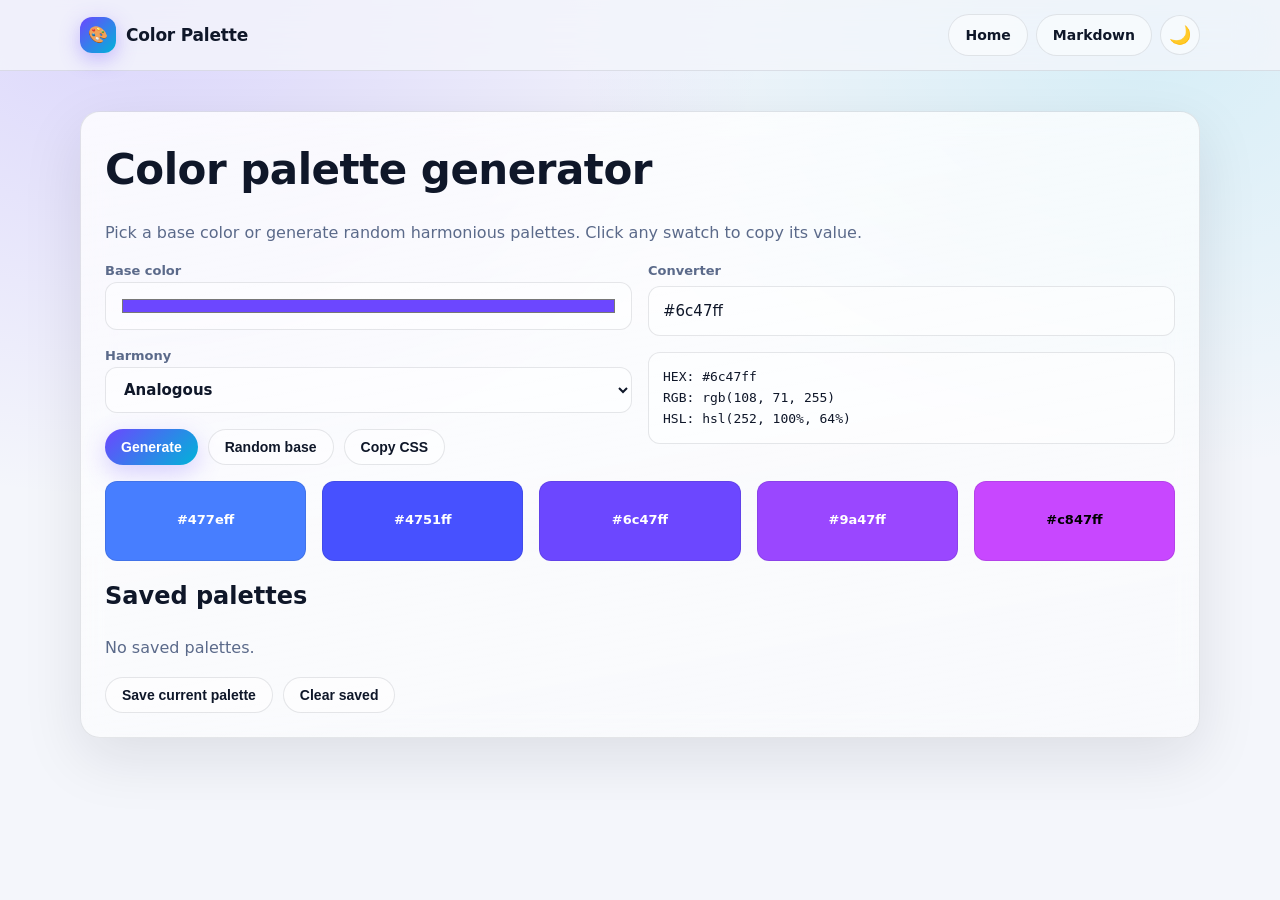
==== ColorPalette/index.html @ cc5d189e "Add files via upload" ====
<!doctype html>
<html lang="en">
<head>
  <meta charset="utf-8">
  <meta name="viewport" content="width=device-width,initial-scale=1">
  <title>Color Palette — WorkSuite</title>
  <link rel="stylesheet" href="../assets/styles.css">
  <script src="../assets/app.js"></script>
</head>
<body>
<nav class="nav"><div class="wrap navin">
  <a class="logo" href="../"><span class="mark">🎨</span><span>Color Palette</span></a>
  <div class="links"><a href="../">Home</a><a href="../MarkdownPad/">Markdown</a>
    <button class="theme-toggle" data-theme-toggle>🌙</button>
  </div>
</div></nav>

<main class="wrap section">
  <section class="panel tool">
    <h1 class="title">Color palette generator</h1>
    <p class="muted mb">Pick a base color or generate random harmonious palettes. Click any swatch to copy its value.</p>

    <div class="two mb">
      <div>
        <label>Base color<input type="color" id="base" value="#6c47ff" style="height:48px"></label>
        <label class="mt">Harmony<select id="harmony">
          <option value="analogous">Analogous</option>
          <option value="complementary">Complementary</option>
          <option value="triadic">Triadic</option>
          <option value="split">Split-complementary</option>
          <option value="tetradic">Tetradic</option>
          <option value="monochromatic">Monochromatic</option>
        </select></label>
        <div class="toolbar mt">
          <button class="btn primary" id="gen">Generate</button>
          <button class="btn" id="random">Random base</button>
          <button class="btn" id="copyCSS">Copy CSS</button>
        </div>
      </div>
      <div>
        <label>Converter</label>
        <input id="hexInput" placeholder="#6c47ff" value="#6c47ff">
        <div class="output-box mt" id="converted" style="font-size:13px"></div>
      </div>
    </div>

    <div class="grid" id="palette" style="grid-template-columns:repeat(5,1fr)"></div>

    <h2 class="mt">Saved palettes</h2>
    <div id="saved"></div>
    <div class="toolbar mt">
      <button class="btn" id="save">Save current palette</button>
      <button class="btn" id="clearSaved">Clear saved</button>
    </div>
  </section>
</main>

<script>
const $=s=>document.querySelector(s);

function hexToHSL(hex){
  let r=parseInt(hex.slice(1,3),16)/255,g=parseInt(hex.slice(3,5),16)/255,b=parseInt(hex.slice(5,7),16)/255;
  let max=Math.max(r,g,b),min=Math.min(r,g,b),h,s,l=(max+min)/2;
  if(max===min){h=s=0}else{
    let d=max-min;s=l>.5?d/(2-max-min):d/(max+min);
    switch(max){case r:h=((g-b)/d+(g<b?6:0))/6;break;case g:h=((b-r)/d+2)/6;break;case b:h=((r-g)/d+4)/6;break}
  }
  return[Math.round(h*360),Math.round(s*100),Math.round(l*100)];
}

function hslToHex(h,s,l){
  h=((h%360)+360)%360;s/=100;l/=100;
  const a=s*Math.min(l,1-l);
  const f=n=>{const k=(n+h/30)%12;const c=l-a*Math.max(Math.min(k-3,9-k,1),-1);return Math.round(255*c).toString(16).padStart(2,'0')};
  return'#'+f(0)+f(8)+f(4);
}

function hexToRGB(hex){return[parseInt(hex.slice(1,3),16),parseInt(hex.slice(3,5),16),parseInt(hex.slice(5,7),16)]}

function generate(){
  const hex=$('#base').value;
  const [h,s,l]=hexToHSL(hex);
  const mode=$('#harmony').value;
  let hues=[];
  switch(mode){
    case'analogous':hues=[h-30,h-15,h,h+15,h+30];break;
    case'complementary':hues=[h,h+30,h+60,h+180,h+210];break;
    case'triadic':hues=[h,h+40,h+120,h+200,h+240];break;
    case'split':hues=[h,h+30,h+150,h+210,h+330];break;
    case'tetradic':hues=[h,h+90,h+180,h+270,h+45];break;
    case'monochromatic':return [hslToHex(h,s,Math.max(10,l-30)),hslToHex(h,s,Math.max(10,l-15)),hex,hslToHex(h,s,Math.min(90,l+15)),hslToHex(h,s,Math.min(90,l+30))];
  }
  return hues.map(hh=>hslToHex(hh,s,l));
}

let currentPalette=[];

function render(){
  currentPalette=generate();
  $('#palette').innerHTML=currentPalette.map((c,i)=>{
    const [r,g,b]=hexToRGB(c);
    const lum=(r*299+g*587+b*114)/1000;
    const fg=lum>128?'#000':'#fff';
    return`<div class="swatch" style="background:${c};color:${fg}" data-hex="${c}">${c}</div>`;
  }).join('');
  document.querySelectorAll('.swatch').forEach(sw=>sw.onclick=()=>WorkSuite.copyText(sw.dataset.hex));
}

function convert(){
  let v=$('#hexInput').value.trim();
  if(!v.startsWith('#'))v='#'+v;
  if(!/^#[0-9a-f]{6}$/i.test(v)){$('#converted').textContent='Enter a valid hex like #6c47ff';return}
  const[h,s,l]=hexToHSL(v);
  const[r,g,b]=hexToRGB(v);
  $('#converted').innerHTML=`HEX: ${v}<br>RGB: rgb(${r}, ${g}, ${b})<br>HSL: hsl(${h}, ${s}%, ${l}%)`;
}

function savedPalettes(){return JSON.parse(localStorage.colorPalettes||'[]')}

function renderSaved(){
  const sp=savedPalettes();
  $('#saved').innerHTML=sp.map((p,i)=>`<div style="display:flex;gap:4px;margin-bottom:8px;cursor:pointer" data-pi="${i}">${p.map(c=>`<div style="width:40px;height:30px;border-radius:6px;background:${c}"></div>`).join('')}</div>`).join('')||'<p class="muted">No saved palettes.</p>';
  document.querySelectorAll('[data-pi]').forEach(el=>el.onclick=()=>{
    const p=sp[+el.dataset.pi];
    const css=p.map((c,i)=>`--color-${i+1}: ${c};`).join('\n  ');
    WorkSuite.copyText(`:root {\n  ${css}\n}`);
  });
}

$('#base').oninput=render;
$('#harmony').onchange=render;
$('#gen').onclick=render;
$('#random').onclick=()=>{const arr=new Uint8Array(3);crypto.getRandomValues(arr);$('#base').value='#'+[...arr].map(n=>n.toString(16).padStart(2,'0')).join('');render()};
$('#hexInput').oninput=convert;
$('#copyCSS').onclick=()=>{
  const css=currentPalette.map((c,i)=>`--color-${i+1}: ${c};`).join('\n  ');
  WorkSuite.copyText(`:root {\n  ${css}\n}`);
};
$('#save').onclick=()=>{const sp=savedPalettes();sp.unshift(currentPalette);localStorage.colorPalettes=JSON.stringify(sp.slice(0,10));renderSaved();WorkSuite.toast('Palette saved')};
$('#clearSaved').onclick=()=>{localStorage.removeItem('colorPalettes');renderSaved();WorkSuite.toast('Cleared')};

render();convert();renderSaved();
</script>
</body>
</html>
---- assets/styles.css ----
/* ═══════════════════════════════════════════
   WorkSuite v2 — Design System
   ═══════════════════════════════════════════ */

/* --- Tokens --- */
:root {
  --bg: #f4f6fb;
  --panel: rgba(255,255,255,.72);
  --soft: rgba(255,255,255,.5);
  --text: #0f1729;
  --muted: #5b6a8a;
  --brand: #6c47ff;
  --brand2: #00b4d8;
  --ok: #10b981;
  --warn: #f59e0b;
  --danger: #ef4444;
  --border: rgba(15,23,41,.1);
  --shadow: 0 20px 60px rgba(15,23,41,.1);
  --glass: linear-gradient(170deg,rgba(255,255,255,.82),rgba(255,255,255,.42));
  --radius: 20px;
  --radius-sm: 12px;
  --radius-xs: 8px;
  --transition: .2s ease;
}

html[data-theme="dark"] {
  --bg: #0a0e1a;
  --panel: rgba(16,20,38,.78);
  --soft: rgba(255,255,255,.06);
  --text: #e8ecf4;
  --muted: #8896b8;
  --border: rgba(255,255,255,.1);
  --shadow: 0 20px 60px rgba(0,0,0,.4);
  --glass: linear-gradient(170deg,rgba(255,255,255,.08),rgba(255,255,255,.03));
}

/* --- Reset --- */
*, *::before, *::after { box-sizing: border-box; }
html { scroll-behavior: smooth; }
body {
  margin: 0;
  font-family: 'Inter', ui-sans-serif, system-ui, -apple-system, 'Segoe UI', Roboto, sans-serif;
  color: var(--text);
  background:
    radial-gradient(ellipse at 10% 0%, rgba(108,71,255,.18), transparent 40rem),
    radial-gradient(ellipse at 90% 5%, rgba(0,180,216,.12), transparent 36rem),
    var(--bg);
  min-height: 100vh;
  line-height: 1.6;
  -webkit-font-smoothing: antialiased;
}
a { color: inherit; text-decoration: none; }
img { max-width: 100%; display: block; }

/* --- Layout --- */
.wrap { width: min(1120px, 90vw); margin: auto; }

/* --- Nav --- */
.nav {
  position: sticky; top: 0; z-index: 50;
  backdrop-filter: blur(20px) saturate(1.4);
  -webkit-backdrop-filter: blur(20px) saturate(1.4);
  background: color-mix(in srgb, var(--bg) 80%, transparent);
  border-bottom: 1px solid var(--border);
}
.navin {
  display: flex; align-items: center; justify-content: space-between;
  padding: 14px 0; gap: 16px;
}
.logo {
  display: flex; gap: 10px; align-items: center;
  font-weight: 800; font-size: 17px; letter-spacing: -.2px;
}
.mark {
  width: 36px; height: 36px; border-radius: var(--radius-sm);
  background: linear-gradient(135deg, var(--brand), var(--brand2));
  display: grid; place-items: center;
  color: #fff; font-size: 16px;
  box-shadow: 0 6px 20px rgba(108,71,255,.35);
}
.links { display: flex; gap: 8px; align-items: center; flex-wrap: wrap; }
.links a, .btn, .tab {
  border: 1px solid var(--border);
  background: var(--soft);
  padding: 9px 16px; border-radius: 999px;
  color: var(--text); font-weight: 700; font-size: 14px;
  cursor: pointer; transition: var(--transition);
  white-space: nowrap;
}
.links a:hover, .btn:hover, .tab:hover {
  border-color: var(--brand);
  background: rgba(108,71,255,.08);
}
.btn.primary, .tab.active {
  background: linear-gradient(135deg, var(--brand), var(--brand2));
  border: none; color: #fff;
  box-shadow: 0 8px 24px rgba(108,71,255,.25);
}
.btn.primary:hover { box-shadow: 0 12px 32px rgba(108,71,255,.35); transform: translateY(-1px); }
.btn.danger { background: var(--danger); border: none; color: #fff; }
.theme-toggle {
  width: 40px; height: 40px; border-radius: 999px;
  border: 1px solid var(--border); background: var(--soft);
  color: var(--text); cursor: pointer; font-size: 18px;
  display: grid; place-items: center; transition: var(--transition);
}
.theme-toggle:hover { border-color: var(--brand); }

/* --- Hero --- */
.hero {
  padding: 64px 0 36px;
  display: grid; grid-template-columns: 1.15fr .85fr;
  gap: 32px; align-items: center;
}
.eyebrow {
  display: inline-flex; gap: 6px; align-items: center;
  color: var(--brand);
  background: rgba(108,71,255,.1);
  border: 1px solid rgba(108,71,255,.2);
  border-radius: 999px; padding: 7px 14px;
  font-weight: 700; font-size: 13px;
}
.hero h1 {
  font-size: clamp(36px, 6vw, 72px);
  line-height: .96; margin: 20px 0 16px;
  letter-spacing: -1.5px; font-weight: 900;
}
.grad {
  background: linear-gradient(135deg, var(--text) 10%, #7c8fff 50%, var(--brand2));
  -webkit-background-clip: text; background-clip: text;
  color: transparent;
}
.lead {
  font-size: 17px; color: var(--muted); line-height: 1.7;
  max-width: 560px;
}
.actions, .toolbar { display: flex; gap: 10px; flex-wrap: wrap; margin-top: 16px; }

/* --- Panel / Glass --- */
.panel {
  background: var(--glass);
  border: 1px solid var(--border);
  border-radius: var(--radius);
  box-shadow: var(--shadow);
  backdrop-filter: blur(14px);
  -webkit-backdrop-filter: blur(14px);
}
.heroCard, .tool { padding: 24px; }

/* --- Stat Grid --- */
.statgrid { display: grid; grid-template-columns: repeat(2, 1fr); gap: 10px; margin-top: 16px; }
.stat {
  padding: 16px; border-radius: var(--radius-sm);
  background: var(--soft); border: 1px solid var(--border);
}
.stat b { font-size: 26px; display: block; }
.stat span { display: block; color: var(--muted); margin-top: 4px; font-size: 13px; }

/* --- Section --- */
.section { padding: 40px 0; }
.title {
  font-size: clamp(24px, 3.5vw, 42px);
  margin: 0 0 10px; font-weight: 800; letter-spacing: -.5px;
}
.muted { color: var(--muted); line-height: 1.6; }

/* --- Grid --- */
.grid { display: grid; grid-template-columns: repeat(3, 1fr); gap: 16px; }
.grid-4 { grid-template-columns: repeat(4, 1fr); }

/* --- Card --- */
.card {
  padding: 20px; border-radius: var(--radius);
  background: var(--soft); border: 1px solid var(--border);
  transition: transform var(--transition), border-color var(--transition), box-shadow var(--transition);
}
.card:hover {
  transform: translateY(-3px);
  border-color: rgba(108,71,255,.3);
  box-shadow: 0 14px 40px rgba(108,71,255,.1);
}
.card .icon { font-size: 28px; margin-bottom: 8px; }
.card h3 { font-size: 18px; margin: 6px 0 6px; font-weight: 800; }
.tag, .badge {
  display: inline-block; margin: 4px 4px 0 0;
  color: var(--brand);
  background: rgba(108,71,255,.08);
  border: 1px solid rgba(108,71,255,.15);
  border-radius: 999px; padding: 5px 10px;
  font-size: 12px; font-weight: 700;
}
.badge { color: var(--brand2); background: rgba(0,180,216,.08); border-color: rgba(0,180,216,.15); }

/* --- Footer --- */
.footer {
  padding: 28px 0 50px; color: var(--muted);
  border-top: 1px solid var(--border); font-size: 14px;
}

/* --- Forms --- */
input, select, textarea {
  width: 100%; border: 1px solid var(--border);
  background: var(--soft); color: var(--text);
  border-radius: var(--radius-sm); padding: 12px 14px;
  font: inherit; font-size: 15px;
  transition: border-color var(--transition);
}
input:focus, select:focus, textarea:focus {
  outline: none; border-color: var(--brand);
  box-shadow: 0 0 0 3px rgba(108,71,255,.12);
}
label { font-weight: 700; font-size: 13px; color: var(--muted); display: block; margin-bottom: 4px; }
.formgrid { display: grid; grid-template-columns: repeat(2, 1fr); gap: 12px; }

/* --- Canvas / Preview --- */
.canvas, .preview {
  width: 100%; min-height: 200px; border-radius: var(--radius);
  background: #fff; color: #0f1729; padding: 20px; overflow: auto;
}
.preview.dark { background: #111827; color: #f3f4f6; }

/* --- Typing --- */
.passage { font-size: 20px; line-height: 1.85; color: var(--text); }
.passage span.current { text-decoration: underline; text-decoration-thickness: 2px; text-underline-offset: 6px; }
.passage .ok { color: var(--ok); }
.passage .bad { color: var(--danger); background: rgba(239,68,68,.1); border-radius: 3px; }
.timer { font-size: 40px; font-weight: 900; }

/* --- Table --- */
.table { width: 100%; border-collapse: collapse; }
.table th, .table td { padding: 10px 12px; border-bottom: 1px solid var(--border); text-align: left; font-size: 14px; }
.table th { font-weight: 700; color: var(--muted); font-size: 13px; text-transform: uppercase; letter-spacing: .5px; }

/* --- Utilities --- */
.hide { display: none !important; }
.two { display: grid; grid-template-columns: 1fr 1fr; gap: 16px; }
.three { display: grid; grid-template-columns: 1fr 1fr 1fr; gap: 16px; }
.gap-sm { gap: 8px; }
.mt { margin-top: 16px; }
.mb { margin-bottom: 16px; }
.text-center { text-align: center; }

/* --- Focus Ring / Pomodoro --- */
.ring {
  width: 240px; height: 240px; border-radius: 50%;
  display: grid; place-items: center; margin: 16px auto;
  background: conic-gradient(var(--brand) var(--p, 0%), rgba(255,255,255,.1) 0);
  position: relative;
}
.ring::after {
  content: ''; position: absolute; inset: 14px;
  border-radius: 50%; background: var(--bg);
}
.ring > div { z-index: 1; text-align: center; }
.ring .big { font-size: 42px; font-weight: 950; }

/* --- QR --- */
.qrbox {
  display: grid; place-items: center;
  background: #fff; border-radius: var(--radius); padding: 20px; min-height: 280px;
}

/* --- Mini Text --- */
.mini { font-size: 12px; color: var(--muted); }

/* --- Heatmap --- */
.heatkey { fill: rgba(108,71,255,.08); stroke: currentColor; stroke-opacity: .2; }
.heatkey.hot { fill: rgba(239,68,68,.45); }

/* --- Compare table --- */
.compare { overflow: auto; }

/* --- Color Swatch --- */
.swatch {
  width: 100%; height: 80px; border-radius: var(--radius-sm);
  display: grid; place-items: center; cursor: pointer;
  font-weight: 700; font-size: 13px; transition: var(--transition);
  border: 1px solid var(--border);
}
.swatch:hover { transform: scale(1.03); }

/* --- Password Strength Bar --- */
.strength-bar {
  height: 6px; border-radius: 3px; background: var(--border);
  overflow: hidden; margin-top: 8px;
}
.strength-bar-fill {
  height: 100%; border-radius: 3px; transition: width .4s ease, background .4s ease;
}

/* --- Output box --- */
.output-box {
  background: var(--soft); border: 1px solid var(--border);
  border-radius: var(--radius-sm); padding: 14px;
  font-family: 'SF Mono', ui-monospace, 'Cascadia Code', monospace;
  font-size: 14px; word-break: break-all; min-height: 48px;
}

/* --- Markdown --- */
.md-preview {
  background: var(--soft); border: 1px solid var(--border);
  border-radius: var(--radius); padding: 20px;
  min-height: 300px; overflow: auto; line-height: 1.8;
}
.md-preview h1, .md-preview h2, .md-preview h3 { margin: 16px 0 8px; }
.md-preview code {
  background: rgba(108,71,255,.08); padding: 2px 6px; border-radius: 4px;
  font-family: 'SF Mono', ui-monospace, monospace; font-size: 14px;
}
.md-preview pre {
  background: rgba(0,0,0,.06); padding: 16px; border-radius: var(--radius-xs);
  overflow-x: auto;
}
.md-preview blockquote {
  border-left: 3px solid var(--brand); padding-left: 16px;
  margin: 12px 0; color: var(--muted); font-style: italic;
}
.md-preview ul, .md-preview ol { padding-left: 24px; }

/* --- Note list --- */
.note-item {
  padding: 14px; border-radius: var(--radius-sm);
  background: var(--soft); border: 1px solid var(--border);
  cursor: pointer; transition: var(--transition);
}
.note-item:hover { border-color: var(--brand); }
.note-item.active { border-color: var(--brand); background: rgba(108,71,255,.06); }
.note-item h4 { margin: 0 0 4px; font-size: 15px; }
.note-item p { margin: 0; font-size: 13px; color: var(--muted); }

/* --- Toast --- */
.toast {
  position: fixed; bottom: 24px; right: 24px;
  background: var(--text); color: var(--bg);
  padding: 12px 20px; border-radius: var(--radius-sm);
  font-weight: 700; font-size: 14px; z-index: 999;
  transform: translateY(120%); opacity: 0;
  transition: transform .3s ease, opacity .3s ease;
}
.toast.show { transform: translateY(0); opacity: 1; }

/* --- Responsive --- */
@media (max-width: 900px) {
  .hero { grid-template-columns: 1fr; padding-top: 36px; }
  .grid, .formgrid, .two, .three, .grid-4 { grid-template-columns: 1fr; }
  .links a { display: none; }
  .hero h1 { font-size: 38px; }
  .statgrid { grid-template-columns: 1fr 1fr; }
}
@media (max-width: 480px) {
  .statgrid { grid-template-columns: 1fr; }
  .wrap { width: 94vw; }
}
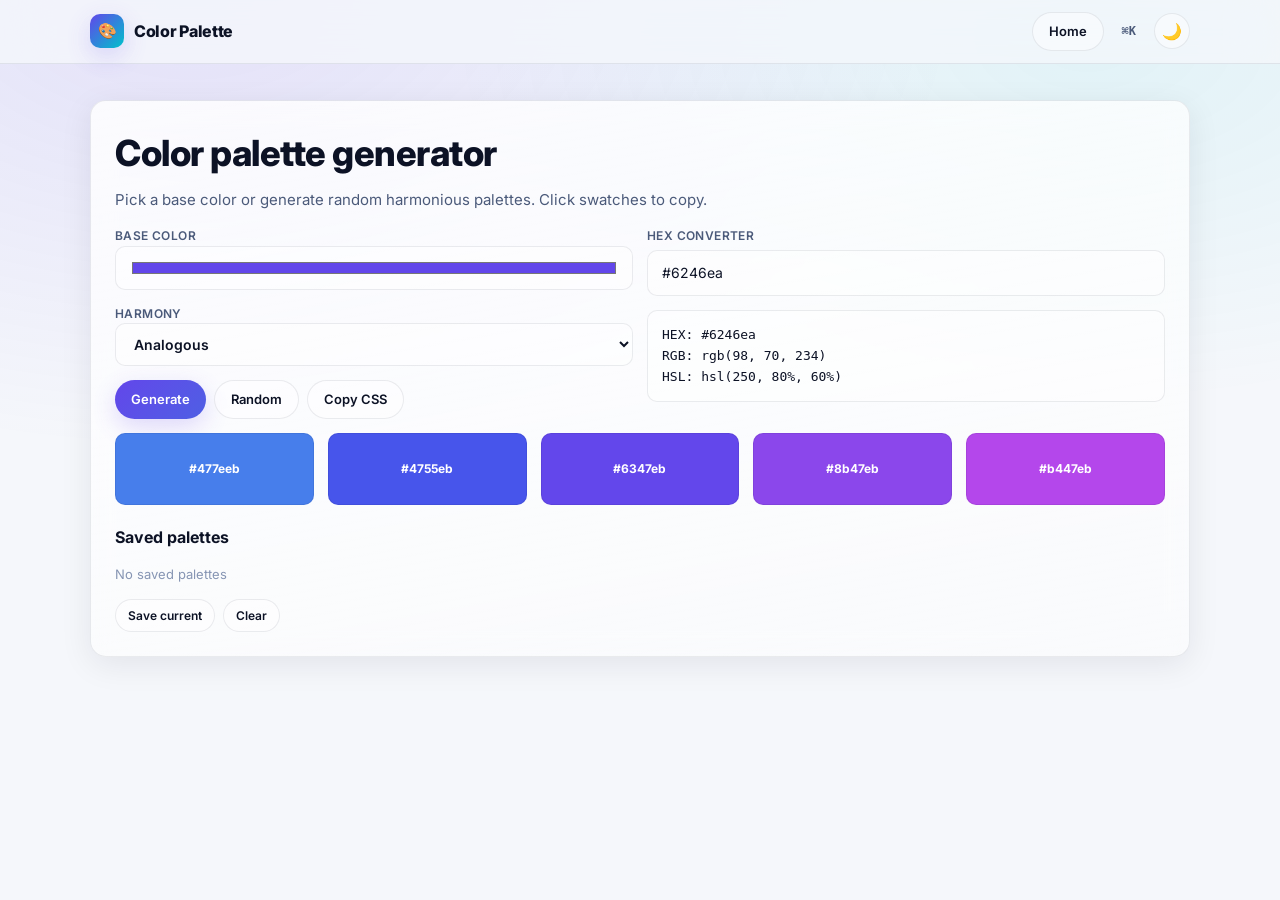
==== commit 9fa52cd9: "Add files via upload" ====
--- a/ColorPalette/index.html
+++ b/ColorPalette/index.html
@@ -1,145 +1,44 @@
 <!doctype html>
 <html lang="en">
 <head>
-  <meta charset="utf-8">
-  <meta name="viewport" content="width=device-width,initial-scale=1">
+  <meta charset="utf-8"><meta name="viewport" content="width=device-width,initial-scale=1">
   <title>Color Palette — WorkSuite</title>
-  <link rel="stylesheet" href="../assets/styles.css">
-  <script src="../assets/app.js"></script>
+  <link rel="stylesheet" href="../assets/styles.css"><script src="../assets/app.js"></script>
 </head>
 <body>
-<nav class="nav"><div class="wrap navin">
-  <a class="logo" href="../"><span class="mark">🎨</span><span>Color Palette</span></a>
-  <div class="links"><a href="../">Home</a><a href="../MarkdownPad/">Markdown</a>
-    <button class="theme-toggle" data-theme-toggle>🌙</button>
+<nav class="nav"><div class="wrap navin"><a class="logo" href="../"><span class="mark">🎨</span><span>Color Palette</span></a><div class="links"><a href="../">Home</a><button class="btn sm ghost" onclick="_openCmd()" style="font-family:var(--mono)">⌘K</button><button class="theme-toggle" data-theme-toggle>🌙</button></div></div></nav>
+<main class="wrap section"><section class="panel tool-page">
+  <h1 class="section-title">Color palette generator</h1>
+  <p class="section-sub mb">Pick a base color or generate random harmonious palettes. Click swatches to copy.</p>
+  <div class="two mb">
+    <div>
+      <label>Base color<input type="color" id="base" value="#6246ea" style="height:44px"></label>
+      <label class="mt">Harmony<select id="harmony"><option value="analogous">Analogous</option><option value="complementary">Complementary</option><option value="triadic">Triadic</option><option value="split">Split-complementary</option><option value="monochromatic">Monochromatic</option></select></label>
+      <div class="toolbar mt"><button class="btn primary" id="gen">Generate</button><button class="btn" id="random">Random</button><button class="btn" id="copyCSS">Copy CSS</button></div>
+    </div>
+    <div>
+      <label>HEX Converter</label>
+      <input id="hexInput" placeholder="#6246ea" value="#6246ea">
+      <div class="output-box mt" id="converted" style="font-size:13px"></div>
+    </div>
   </div>
-</div></nav>
-
-<main class="wrap section">
-  <section class="panel tool">
-    <h1 class="title">Color palette generator</h1>
-    <p class="muted mb">Pick a base color or generate random harmonious palettes. Click any swatch to copy its value.</p>
-
-    <div class="two mb">
-      <div>
-        <label>Base color<input type="color" id="base" value="#6c47ff" style="height:48px"></label>
-        <label class="mt">Harmony<select id="harmony">
-          <option value="analogous">Analogous</option>
-          <option value="complementary">Complementary</option>
-          <option value="triadic">Triadic</option>
-          <option value="split">Split-complementary</option>
-          <option value="tetradic">Tetradic</option>
-          <option value="monochromatic">Monochromatic</option>
-        </select></label>
-        <div class="toolbar mt">
-          <button class="btn primary" id="gen">Generate</button>
-          <button class="btn" id="random">Random base</button>
-          <button class="btn" id="copyCSS">Copy CSS</button>
-        </div>
-      </div>
-      <div>
-        <label>Converter</label>
-        <input id="hexInput" placeholder="#6c47ff" value="#6c47ff">
-        <div class="output-box mt" id="converted" style="font-size:13px"></div>
-      </div>
-    </div>
-
-    <div class="grid" id="palette" style="grid-template-columns:repeat(5,1fr)"></div>
-
-    <h2 class="mt">Saved palettes</h2>
-    <div id="saved"></div>
-    <div class="toolbar mt">
-      <button class="btn" id="save">Save current palette</button>
-      <button class="btn" id="clearSaved">Clear saved</button>
-    </div>
-  </section>
-</main>
-
+  <div class="grid" id="palette" style="grid-template-columns:repeat(5,1fr)"></div>
+  <h2 style="font-size:16px;margin-top:20px">Saved palettes</h2>
+  <div id="saved" class="mt"></div>
+  <div class="toolbar mt"><button class="btn sm" id="save">Save current</button><button class="btn sm" id="clearSaved">Clear</button></div>
+</section></main>
 <script>
 const $=s=>document.querySelector(s);
-
-function hexToHSL(hex){
-  let r=parseInt(hex.slice(1,3),16)/255,g=parseInt(hex.slice(3,5),16)/255,b=parseInt(hex.slice(5,7),16)/255;
-  let max=Math.max(r,g,b),min=Math.min(r,g,b),h,s,l=(max+min)/2;
-  if(max===min){h=s=0}else{
-    let d=max-min;s=l>.5?d/(2-max-min):d/(max+min);
-    switch(max){case r:h=((g-b)/d+(g<b?6:0))/6;break;case g:h=((b-r)/d+2)/6;break;case b:h=((r-g)/d+4)/6;break}
-  }
-  return[Math.round(h*360),Math.round(s*100),Math.round(l*100)];
-}
-
-function hslToHex(h,s,l){
-  h=((h%360)+360)%360;s/=100;l/=100;
-  const a=s*Math.min(l,1-l);
-  const f=n=>{const k=(n+h/30)%12;const c=l-a*Math.max(Math.min(k-3,9-k,1),-1);return Math.round(255*c).toString(16).padStart(2,'0')};
-  return'#'+f(0)+f(8)+f(4);
-}
-
-function hexToRGB(hex){return[parseInt(hex.slice(1,3),16),parseInt(hex.slice(3,5),16),parseInt(hex.slice(5,7),16)]}
-
-function generate(){
-  const hex=$('#base').value;
-  const [h,s,l]=hexToHSL(hex);
-  const mode=$('#harmony').value;
-  let hues=[];
-  switch(mode){
-    case'analogous':hues=[h-30,h-15,h,h+15,h+30];break;
-    case'complementary':hues=[h,h+30,h+60,h+180,h+210];break;
-    case'triadic':hues=[h,h+40,h+120,h+200,h+240];break;
-    case'split':hues=[h,h+30,h+150,h+210,h+330];break;
-    case'tetradic':hues=[h,h+90,h+180,h+270,h+45];break;
-    case'monochromatic':return [hslToHex(h,s,Math.max(10,l-30)),hslToHex(h,s,Math.max(10,l-15)),hex,hslToHex(h,s,Math.min(90,l+15)),hslToHex(h,s,Math.min(90,l+30))];
-  }
-  return hues.map(hh=>hslToHex(hh,s,l));
-}
-
-let currentPalette=[];
-
-function render(){
-  currentPalette=generate();
-  $('#palette').innerHTML=currentPalette.map((c,i)=>{
-    const [r,g,b]=hexToRGB(c);
-    const lum=(r*299+g*587+b*114)/1000;
-    const fg=lum>128?'#000':'#fff';
-    return`<div class="swatch" style="background:${c};color:${fg}" data-hex="${c}">${c}</div>`;
-  }).join('');
-  document.querySelectorAll('.swatch').forEach(sw=>sw.onclick=()=>WorkSuite.copyText(sw.dataset.hex));
-}
-
-function convert(){
-  let v=$('#hexInput').value.trim();
-  if(!v.startsWith('#'))v='#'+v;
-  if(!/^#[0-9a-f]{6}$/i.test(v)){$('#converted').textContent='Enter a valid hex like #6c47ff';return}
-  const[h,s,l]=hexToHSL(v);
-  const[r,g,b]=hexToRGB(v);
-  $('#converted').innerHTML=`HEX: ${v}<br>RGB: rgb(${r}, ${g}, ${b})<br>HSL: hsl(${h}, ${s}%, ${l}%)`;
-}
-
-function savedPalettes(){return JSON.parse(localStorage.colorPalettes||'[]')}
-
-function renderSaved(){
-  const sp=savedPalettes();
-  $('#saved').innerHTML=sp.map((p,i)=>`<div style="display:flex;gap:4px;margin-bottom:8px;cursor:pointer" data-pi="${i}">${p.map(c=>`<div style="width:40px;height:30px;border-radius:6px;background:${c}"></div>`).join('')}</div>`).join('')||'<p class="muted">No saved palettes.</p>';
-  document.querySelectorAll('[data-pi]').forEach(el=>el.onclick=()=>{
-    const p=sp[+el.dataset.pi];
-    const css=p.map((c,i)=>`--color-${i+1}: ${c};`).join('\n  ');
-    WorkSuite.copyText(`:root {\n  ${css}\n}`);
-  });
-}
-
-$('#base').oninput=render;
-$('#harmony').onchange=render;
-$('#gen').onclick=render;
-$('#random').onclick=()=>{const arr=new Uint8Array(3);crypto.getRandomValues(arr);$('#base').value='#'+[...arr].map(n=>n.toString(16).padStart(2,'0')).join('');render()};
-$('#hexInput').oninput=convert;
-$('#copyCSS').onclick=()=>{
-  const css=currentPalette.map((c,i)=>`--color-${i+1}: ${c};`).join('\n  ');
-  WorkSuite.copyText(`:root {\n  ${css}\n}`);
-};
-$('#save').onclick=()=>{const sp=savedPalettes();sp.unshift(currentPalette);localStorage.colorPalettes=JSON.stringify(sp.slice(0,10));renderSaved();WorkSuite.toast('Palette saved')};
-$('#clearSaved').onclick=()=>{localStorage.removeItem('colorPalettes');renderSaved();WorkSuite.toast('Cleared')};
-
+function hexToHSL(h){let r=parseInt(h.slice(1,3),16)/255,g=parseInt(h.slice(3,5),16)/255,b=parseInt(h.slice(5,7),16)/255,mx=Math.max(r,g,b),mn=Math.min(r,g,b),hue,s,l=(mx+mn)/2;if(mx===mn){hue=s=0}else{let d=mx-mn;s=l>.5?d/(2-mx-mn):d/(mx+mn);switch(mx){case r:hue=((g-b)/d+(g<b?6:0))/6;break;case g:hue=((b-r)/d+2)/6;break;case b:hue=((r-g)/d+4)/6;break}}return[Math.round(hue*360),Math.round(s*100),Math.round(l*100)]}
+function hslToHex(h,s,l){h=((h%360)+360)%360;s/=100;l/=100;const a=s*Math.min(l,1-l),f=n=>{const k=(n+h/30)%12,c=l-a*Math.max(Math.min(k-3,9-k,1),-1);return Math.round(255*c).toString(16).padStart(2,'0')};return'#'+f(0)+f(8)+f(4)}
+function hexToRGB(h){return[parseInt(h.slice(1,3),16),parseInt(h.slice(3,5),16),parseInt(h.slice(5,7),16)]}
+function generate(){const hex=$('#base').value,[h,s,l]=hexToHSL(hex),mode=$('#harmony').value;let hues;switch(mode){case'analogous':hues=[h-30,h-15,h,h+15,h+30];break;case'complementary':hues=[h,h+30,h+60,h+180,h+210];break;case'triadic':hues=[h,h+40,h+120,h+200,h+240];break;case'split':hues=[h,h+30,h+150,h+210,h+330];break;case'monochromatic':return[hslToHex(h,s,Math.max(10,l-30)),hslToHex(h,s,Math.max(10,l-15)),hex,hslToHex(h,s,Math.min(90,l+15)),hslToHex(h,s,Math.min(90,l+30))]}return hues.map(hh=>hslToHex(hh,s,l))}
+let pal=[];
+function render(){pal=generate();$('#palette').innerHTML=pal.map(c=>{const[r,g,b]=hexToRGB(c),lum=(r*299+g*587+b*114)/1000;return`<div class="swatch" style="background:${c};color:${lum>128?'#000':'#fff'}" data-hex="${c}">${c}</div>`}).join('');document.querySelectorAll('.swatch').forEach(s=>s.onclick=()=>WorkSuite.copyText(s.dataset.hex))}
+function convert(){let v=$('#hexInput').value.trim();if(!v.startsWith('#'))v='#'+v;if(!/^#[0-9a-f]{6}$/i.test(v)){$('#converted').textContent='Enter valid hex like #6246ea';return}const[h,s,l]=hexToHSL(v),[r,g,b]=hexToRGB(v);$('#converted').innerHTML=`HEX: ${v}<br>RGB: rgb(${r}, ${g}, ${b})<br>HSL: hsl(${h}, ${s}%, ${l}%)`}
+function savedP(){return JSON.parse(localStorage.colorPalettes||'[]')}
+function renderSaved(){const sp=savedP();$('#saved').innerHTML=sp.map((p,i)=>`<div style="display:flex;gap:3px;margin-bottom:6px;cursor:pointer" data-pi="${i}">${p.map(c=>`<div style="width:36px;height:24px;border-radius:5px;background:${c}"></div>`).join('')}</div>`).join('')||'<p style="color:var(--text-tertiary);font-size:13px">No saved palettes</p>';document.querySelectorAll('[data-pi]').forEach(el=>el.onclick=()=>{const css=sp[+el.dataset.pi].map((c,i)=>`--color-${i+1}: ${c};`).join('\n  ');WorkSuite.copyText(`:root {\n  ${css}\n}`)})}
+$('#base').oninput=render;$('#harmony').onchange=render;$('#gen').onclick=render;$('#random').onclick=()=>{const a=new Uint8Array(3);crypto.getRandomValues(a);$('#base').value='#'+[...a].map(n=>n.toString(16).padStart(2,'0')).join('');render()};$('#hexInput').oninput=convert;$('#copyCSS').onclick=()=>{const css=pal.map((c,i)=>`--color-${i+1}: ${c};`).join('\n  ');WorkSuite.copyText(`:root {\n  ${css}\n}`)};$('#save').onclick=()=>{const sp=savedP();sp.unshift(pal);localStorage.colorPalettes=JSON.stringify(sp.slice(0,10));renderSaved();WorkSuite.toast('Saved')};$('#clearSaved').onclick=()=>{localStorage.removeItem('colorPalettes');renderSaved();WorkSuite.toast('Cleared')};
 render();convert();renderSaved();
 </script>
-</body>
-</html>
+</body></html>
--- a/assets/styles.css
+++ b/assets/styles.css
@@ -1,353 +1,531 @@
-/* ═══════════════════════════════════════════
-   WorkSuite v2 — Design System
-   ═══════════════════════════════════════════ */
-
-/* --- Tokens --- */
+/* ══════════════════════════════════════════════════
+   WorkSuite v3 — Premium Design System
+   ══════════════════════════════════════════════════ */
+
+@import url('https://fonts.googleapis.com/css2?family=Inter:wght@400;500;600;700;800;900&display=swap');
+
+/* ── Tokens ── */
 :root {
-  --bg: #f4f6fb;
-  --panel: rgba(255,255,255,.72);
-  --soft: rgba(255,255,255,.5);
-  --text: #0f1729;
-  --muted: #5b6a8a;
-  --brand: #6c47ff;
-  --brand2: #00b4d8;
+  --bg: #f5f7fb;
+  --bg-alt: #eef1f8;
+  --surface: rgba(255,255,255,.76);
+  --surface-hover: rgba(255,255,255,.92);
+  --surface-dim: rgba(255,255,255,.42);
+  --text: #0c1225;
+  --text-secondary: #4b5a7a;
+  --text-tertiary: #8695b3;
+  --brand: #6246ea;
+  --brand-light: rgba(98,70,234,.1);
+  --brand-glow: rgba(98,70,234,.25);
+  --accent: #00c2cb;
+  --accent-light: rgba(0,194,203,.1);
   --ok: #10b981;
+  --ok-light: rgba(16,185,129,.1);
   --warn: #f59e0b;
+  --warn-light: rgba(245,158,11,.1);
   --danger: #ef4444;
-  --border: rgba(15,23,41,.1);
-  --shadow: 0 20px 60px rgba(15,23,41,.1);
-  --glass: linear-gradient(170deg,rgba(255,255,255,.82),rgba(255,255,255,.42));
-  --radius: 20px;
-  --radius-sm: 12px;
-  --radius-xs: 8px;
-  --transition: .2s ease;
+  --danger-light: rgba(239,68,68,.1);
+  --border: rgba(12,18,37,.08);
+  --border-strong: rgba(12,18,37,.14);
+  --shadow-sm: 0 1px 3px rgba(12,18,37,.06);
+  --shadow: 0 8px 32px rgba(12,18,37,.08);
+  --shadow-lg: 0 20px 60px rgba(12,18,37,.12);
+  --shadow-brand: 0 8px 24px rgba(98,70,234,.2);
+  --glass: linear-gradient(170deg,rgba(255,255,255,.82),rgba(255,255,255,.48));
+  --radius: 16px;
+  --radius-sm: 10px;
+  --radius-xs: 6px;
+  --radius-full: 999px;
+  --ease: cubic-bezier(.4,0,.2,1);
+  --duration: .2s;
+  --font: 'Inter',ui-sans-serif,system-ui,-apple-system,'Segoe UI',Roboto,sans-serif;
+  --mono: 'SF Mono','Cascadia Code','JetBrains Mono',ui-monospace,monospace;
 }
 
 html[data-theme="dark"] {
-  --bg: #0a0e1a;
-  --panel: rgba(16,20,38,.78);
-  --soft: rgba(255,255,255,.06);
-  --text: #e8ecf4;
-  --muted: #8896b8;
-  --border: rgba(255,255,255,.1);
-  --shadow: 0 20px 60px rgba(0,0,0,.4);
-  --glass: linear-gradient(170deg,rgba(255,255,255,.08),rgba(255,255,255,.03));
-}
-
-/* --- Reset --- */
-*, *::before, *::after { box-sizing: border-box; }
-html { scroll-behavior: smooth; }
-body {
-  margin: 0;
-  font-family: 'Inter', ui-sans-serif, system-ui, -apple-system, 'Segoe UI', Roboto, sans-serif;
-  color: var(--text);
+  --bg: #080c18;
+  --bg-alt: #0d1225;
+  --surface: rgba(16,22,42,.8);
+  --surface-hover: rgba(22,30,56,.9);
+  --surface-dim: rgba(255,255,255,.04);
+  --text: #e6ecf8;
+  --text-secondary: #8a9bc0;
+  --text-tertiary: #5a6a8e;
+  --border: rgba(255,255,255,.08);
+  --border-strong: rgba(255,255,255,.14);
+  --shadow-sm: 0 1px 3px rgba(0,0,0,.2);
+  --shadow: 0 8px 32px rgba(0,0,0,.3);
+  --shadow-lg: 0 20px 60px rgba(0,0,0,.4);
+  --glass: linear-gradient(170deg,rgba(255,255,255,.06),rgba(255,255,255,.02));
+}
+
+/* ── Reset ── */
+*,*::before,*::after{box-sizing:border-box;margin:0;padding:0}
+html{scroll-behavior:smooth;-webkit-text-size-adjust:100%}
+body{
+  font-family:var(--font);
+  color:var(--text);
+  background:var(--bg);
+  min-height:100vh;
+  line-height:1.6;
+  -webkit-font-smoothing:antialiased;
+  -moz-osx-font-smoothing:grayscale;
+  overflow-x:hidden;
+}
+body::before{
+  content:'';position:fixed;inset:0;pointer-events:none;z-index:0;
   background:
-    radial-gradient(ellipse at 10% 0%, rgba(108,71,255,.18), transparent 40rem),
-    radial-gradient(ellipse at 90% 5%, rgba(0,180,216,.12), transparent 36rem),
-    var(--bg);
-  min-height: 100vh;
-  line-height: 1.6;
-  -webkit-font-smoothing: antialiased;
-}
-a { color: inherit; text-decoration: none; }
-img { max-width: 100%; display: block; }
-
-/* --- Layout --- */
-.wrap { width: min(1120px, 90vw); margin: auto; }
-
-/* --- Nav --- */
-.nav {
-  position: sticky; top: 0; z-index: 50;
-  backdrop-filter: blur(20px) saturate(1.4);
-  -webkit-backdrop-filter: blur(20px) saturate(1.4);
-  background: color-mix(in srgb, var(--bg) 80%, transparent);
-  border-bottom: 1px solid var(--border);
-}
-.navin {
-  display: flex; align-items: center; justify-content: space-between;
-  padding: 14px 0; gap: 16px;
-}
-.logo {
-  display: flex; gap: 10px; align-items: center;
-  font-weight: 800; font-size: 17px; letter-spacing: -.2px;
-}
-.mark {
-  width: 36px; height: 36px; border-radius: var(--radius-sm);
-  background: linear-gradient(135deg, var(--brand), var(--brand2));
-  display: grid; place-items: center;
-  color: #fff; font-size: 16px;
-  box-shadow: 0 6px 20px rgba(108,71,255,.35);
-}
-.links { display: flex; gap: 8px; align-items: center; flex-wrap: wrap; }
-.links a, .btn, .tab {
-  border: 1px solid var(--border);
-  background: var(--soft);
-  padding: 9px 16px; border-radius: 999px;
-  color: var(--text); font-weight: 700; font-size: 14px;
-  cursor: pointer; transition: var(--transition);
-  white-space: nowrap;
-}
-.links a:hover, .btn:hover, .tab:hover {
-  border-color: var(--brand);
-  background: rgba(108,71,255,.08);
-}
-.btn.primary, .tab.active {
-  background: linear-gradient(135deg, var(--brand), var(--brand2));
-  border: none; color: #fff;
-  box-shadow: 0 8px 24px rgba(108,71,255,.25);
-}
-.btn.primary:hover { box-shadow: 0 12px 32px rgba(108,71,255,.35); transform: translateY(-1px); }
-.btn.danger { background: var(--danger); border: none; color: #fff; }
-.theme-toggle {
-  width: 40px; height: 40px; border-radius: 999px;
-  border: 1px solid var(--border); background: var(--soft);
-  color: var(--text); cursor: pointer; font-size: 18px;
-  display: grid; place-items: center; transition: var(--transition);
-}
-.theme-toggle:hover { border-color: var(--brand); }
-
-/* --- Hero --- */
-.hero {
-  padding: 64px 0 36px;
-  display: grid; grid-template-columns: 1.15fr .85fr;
-  gap: 32px; align-items: center;
-}
-.eyebrow {
-  display: inline-flex; gap: 6px; align-items: center;
-  color: var(--brand);
-  background: rgba(108,71,255,.1);
-  border: 1px solid rgba(108,71,255,.2);
-  border-radius: 999px; padding: 7px 14px;
-  font-weight: 700; font-size: 13px;
-}
-.hero h1 {
-  font-size: clamp(36px, 6vw, 72px);
-  line-height: .96; margin: 20px 0 16px;
-  letter-spacing: -1.5px; font-weight: 900;
-}
-.grad {
-  background: linear-gradient(135deg, var(--text) 10%, #7c8fff 50%, var(--brand2));
-  -webkit-background-clip: text; background-clip: text;
-  color: transparent;
-}
-.lead {
-  font-size: 17px; color: var(--muted); line-height: 1.7;
-  max-width: 560px;
-}
-.actions, .toolbar { display: flex; gap: 10px; flex-wrap: wrap; margin-top: 16px; }
-
-/* --- Panel / Glass --- */
-.panel {
-  background: var(--glass);
-  border: 1px solid var(--border);
-  border-radius: var(--radius);
-  box-shadow: var(--shadow);
-  backdrop-filter: blur(14px);
-  -webkit-backdrop-filter: blur(14px);
-}
-.heroCard, .tool { padding: 24px; }
-
-/* --- Stat Grid --- */
-.statgrid { display: grid; grid-template-columns: repeat(2, 1fr); gap: 10px; margin-top: 16px; }
-.stat {
-  padding: 16px; border-radius: var(--radius-sm);
-  background: var(--soft); border: 1px solid var(--border);
-}
-.stat b { font-size: 26px; display: block; }
-.stat span { display: block; color: var(--muted); margin-top: 4px; font-size: 13px; }
-
-/* --- Section --- */
-.section { padding: 40px 0; }
-.title {
-  font-size: clamp(24px, 3.5vw, 42px);
-  margin: 0 0 10px; font-weight: 800; letter-spacing: -.5px;
-}
-.muted { color: var(--muted); line-height: 1.6; }
-
-/* --- Grid --- */
-.grid { display: grid; grid-template-columns: repeat(3, 1fr); gap: 16px; }
-.grid-4 { grid-template-columns: repeat(4, 1fr); }
-
-/* --- Card --- */
-.card {
-  padding: 20px; border-radius: var(--radius);
-  background: var(--soft); border: 1px solid var(--border);
-  transition: transform var(--transition), border-color var(--transition), box-shadow var(--transition);
-}
-.card:hover {
-  transform: translateY(-3px);
-  border-color: rgba(108,71,255,.3);
-  box-shadow: 0 14px 40px rgba(108,71,255,.1);
-}
-.card .icon { font-size: 28px; margin-bottom: 8px; }
-.card h3 { font-size: 18px; margin: 6px 0 6px; font-weight: 800; }
-.tag, .badge {
-  display: inline-block; margin: 4px 4px 0 0;
-  color: var(--brand);
-  background: rgba(108,71,255,.08);
-  border: 1px solid rgba(108,71,255,.15);
-  border-radius: 999px; padding: 5px 10px;
-  font-size: 12px; font-weight: 700;
-}
-.badge { color: var(--brand2); background: rgba(0,180,216,.08); border-color: rgba(0,180,216,.15); }
-
-/* --- Footer --- */
-.footer {
-  padding: 28px 0 50px; color: var(--muted);
-  border-top: 1px solid var(--border); font-size: 14px;
-}
-
-/* --- Forms --- */
-input, select, textarea {
-  width: 100%; border: 1px solid var(--border);
-  background: var(--soft); color: var(--text);
-  border-radius: var(--radius-sm); padding: 12px 14px;
-  font: inherit; font-size: 15px;
-  transition: border-color var(--transition);
-}
-input:focus, select:focus, textarea:focus {
-  outline: none; border-color: var(--brand);
-  box-shadow: 0 0 0 3px rgba(108,71,255,.12);
-}
-label { font-weight: 700; font-size: 13px; color: var(--muted); display: block; margin-bottom: 4px; }
-.formgrid { display: grid; grid-template-columns: repeat(2, 1fr); gap: 12px; }
-
-/* --- Canvas / Preview --- */
-.canvas, .preview {
-  width: 100%; min-height: 200px; border-radius: var(--radius);
-  background: #fff; color: #0f1729; padding: 20px; overflow: auto;
-}
-.preview.dark { background: #111827; color: #f3f4f6; }
-
-/* --- Typing --- */
-.passage { font-size: 20px; line-height: 1.85; color: var(--text); }
-.passage span.current { text-decoration: underline; text-decoration-thickness: 2px; text-underline-offset: 6px; }
-.passage .ok { color: var(--ok); }
-.passage .bad { color: var(--danger); background: rgba(239,68,68,.1); border-radius: 3px; }
-.timer { font-size: 40px; font-weight: 900; }
-
-/* --- Table --- */
-.table { width: 100%; border-collapse: collapse; }
-.table th, .table td { padding: 10px 12px; border-bottom: 1px solid var(--border); text-align: left; font-size: 14px; }
-.table th { font-weight: 700; color: var(--muted); font-size: 13px; text-transform: uppercase; letter-spacing: .5px; }
-
-/* --- Utilities --- */
-.hide { display: none !important; }
-.two { display: grid; grid-template-columns: 1fr 1fr; gap: 16px; }
-.three { display: grid; grid-template-columns: 1fr 1fr 1fr; gap: 16px; }
-.gap-sm { gap: 8px; }
-.mt { margin-top: 16px; }
-.mb { margin-bottom: 16px; }
-.text-center { text-align: center; }
-
-/* --- Focus Ring / Pomodoro --- */
-.ring {
-  width: 240px; height: 240px; border-radius: 50%;
-  display: grid; place-items: center; margin: 16px auto;
-  background: conic-gradient(var(--brand) var(--p, 0%), rgba(255,255,255,.1) 0);
-  position: relative;
-}
-.ring::after {
-  content: ''; position: absolute; inset: 14px;
-  border-radius: 50%; background: var(--bg);
-}
-.ring > div { z-index: 1; text-align: center; }
-.ring .big { font-size: 42px; font-weight: 950; }
-
-/* --- QR --- */
-.qrbox {
-  display: grid; place-items: center;
-  background: #fff; border-radius: var(--radius); padding: 20px; min-height: 280px;
-}
-
-/* --- Mini Text --- */
-.mini { font-size: 12px; color: var(--muted); }
-
-/* --- Heatmap --- */
-.heatkey { fill: rgba(108,71,255,.08); stroke: currentColor; stroke-opacity: .2; }
-.heatkey.hot { fill: rgba(239,68,68,.45); }
-
-/* --- Compare table --- */
-.compare { overflow: auto; }
-
-/* --- Color Swatch --- */
-.swatch {
-  width: 100%; height: 80px; border-radius: var(--radius-sm);
-  display: grid; place-items: center; cursor: pointer;
-  font-weight: 700; font-size: 13px; transition: var(--transition);
-  border: 1px solid var(--border);
-}
-.swatch:hover { transform: scale(1.03); }
-
-/* --- Password Strength Bar --- */
-.strength-bar {
-  height: 6px; border-radius: 3px; background: var(--border);
-  overflow: hidden; margin-top: 8px;
-}
-.strength-bar-fill {
-  height: 100%; border-radius: 3px; transition: width .4s ease, background .4s ease;
-}
-
-/* --- Output box --- */
-.output-box {
-  background: var(--soft); border: 1px solid var(--border);
-  border-radius: var(--radius-sm); padding: 14px;
-  font-family: 'SF Mono', ui-monospace, 'Cascadia Code', monospace;
-  font-size: 14px; word-break: break-all; min-height: 48px;
-}
-
-/* --- Markdown --- */
-.md-preview {
-  background: var(--soft); border: 1px solid var(--border);
-  border-radius: var(--radius); padding: 20px;
-  min-height: 300px; overflow: auto; line-height: 1.8;
-}
-.md-preview h1, .md-preview h2, .md-preview h3 { margin: 16px 0 8px; }
-.md-preview code {
-  background: rgba(108,71,255,.08); padding: 2px 6px; border-radius: 4px;
-  font-family: 'SF Mono', ui-monospace, monospace; font-size: 14px;
-}
-.md-preview pre {
-  background: rgba(0,0,0,.06); padding: 16px; border-radius: var(--radius-xs);
-  overflow-x: auto;
-}
-.md-preview blockquote {
-  border-left: 3px solid var(--brand); padding-left: 16px;
-  margin: 12px 0; color: var(--muted); font-style: italic;
-}
-.md-preview ul, .md-preview ol { padding-left: 24px; }
-
-/* --- Note list --- */
-.note-item {
-  padding: 14px; border-radius: var(--radius-sm);
-  background: var(--soft); border: 1px solid var(--border);
-  cursor: pointer; transition: var(--transition);
-}
-.note-item:hover { border-color: var(--brand); }
-.note-item.active { border-color: var(--brand); background: rgba(108,71,255,.06); }
-.note-item h4 { margin: 0 0 4px; font-size: 15px; }
-.note-item p { margin: 0; font-size: 13px; color: var(--muted); }
-
-/* --- Toast --- */
-.toast {
-  position: fixed; bottom: 24px; right: 24px;
-  background: var(--text); color: var(--bg);
-  padding: 12px 20px; border-radius: var(--radius-sm);
-  font-weight: 700; font-size: 14px; z-index: 999;
-  transform: translateY(120%); opacity: 0;
-  transition: transform .3s ease, opacity .3s ease;
-}
-.toast.show { transform: translateY(0); opacity: 1; }
-
-/* --- Responsive --- */
-@media (max-width: 900px) {
-  .hero { grid-template-columns: 1fr; padding-top: 36px; }
-  .grid, .formgrid, .two, .three, .grid-4 { grid-template-columns: 1fr; }
-  .links a { display: none; }
-  .hero h1 { font-size: 38px; }
-  .statgrid { grid-template-columns: 1fr 1fr; }
-}
-@media (max-width: 480px) {
-  .statgrid { grid-template-columns: 1fr; }
-  .wrap { width: 94vw; }
-}
+    radial-gradient(ellipse 60% 50% at 15% 0%,rgba(98,70,234,.12),transparent),
+    radial-gradient(ellipse 50% 40% at 85% 5%,rgba(0,194,203,.08),transparent);
+}
+a{color:inherit;text-decoration:none}
+img{max-width:100%;display:block}
+button{font:inherit;cursor:pointer}
+input,select,textarea{font:inherit}
+
+/* ── Layout ── */
+.wrap{width:min(1100px,92vw);margin:0 auto;position:relative;z-index:1}
+
+/* ── Nav ── */
+.nav{
+  position:sticky;top:0;z-index:100;
+  backdrop-filter:blur(24px) saturate(1.6);
+  -webkit-backdrop-filter:blur(24px) saturate(1.6);
+  background:color-mix(in srgb,var(--bg) 82%,transparent);
+  border-bottom:1px solid var(--border);
+}
+.navin{
+  display:flex;align-items:center;justify-content:space-between;
+  padding:12px 0;gap:12px;
+}
+.logo{
+  display:flex;gap:10px;align-items:center;
+  font-weight:800;font-size:16px;letter-spacing:-.3px;
+}
+.mark{
+  width:34px;height:34px;border-radius:10px;
+  background:linear-gradient(135deg,var(--brand),var(--accent));
+  display:grid;place-items:center;
+  color:#fff;font-size:15px;
+  box-shadow:var(--shadow-brand);
+  transition:transform var(--duration) var(--ease);
+}
+.logo:hover .mark{transform:scale(1.08) rotate(-4deg)}
+.links{display:flex;gap:6px;align-items:center;flex-wrap:wrap}
+
+/* ── Buttons ── */
+.btn,.tab,.links a{
+  display:inline-flex;align-items:center;gap:6px;
+  border:1px solid var(--border);
+  background:var(--surface-dim);
+  padding:8px 16px;border-radius:var(--radius-full);
+  color:var(--text);font-weight:600;font-size:13px;
+  white-space:nowrap;transition:all var(--duration) var(--ease);
+  text-decoration:none;
+}
+.btn:hover,.tab:hover,.links a:hover{
+  border-color:var(--brand);
+  background:var(--brand-light);
+  color:var(--brand);
+}
+.btn:active{transform:scale(.97)}
+.btn.primary,.tab.active{
+  background:linear-gradient(135deg,var(--brand),color-mix(in srgb,var(--brand) 80%,var(--accent)));
+  border:none;color:#fff;
+  box-shadow:var(--shadow-brand);
+}
+.btn.primary:hover{box-shadow:0 12px 32px rgba(98,70,234,.3);transform:translateY(-1px)}
+.btn.sm{padding:6px 12px;font-size:12px}
+.btn.danger{background:var(--danger);border:none;color:#fff}
+.btn.ghost{background:transparent;border:none;color:var(--text-secondary)}
+.btn.ghost:hover{color:var(--brand);background:var(--brand-light)}
+.btn[disabled]{opacity:.5;pointer-events:none}
+
+.theme-toggle{
+  width:36px;height:36px;border-radius:var(--radius-full);
+  border:1px solid var(--border);background:var(--surface-dim);
+  color:var(--text);font-size:16px;
+  display:grid;place-items:center;
+  transition:all var(--duration) var(--ease);
+}
+.theme-toggle:hover{border-color:var(--brand);background:var(--brand-light)}
+
+/* ── Hero ── */
+.hero{
+  padding:56px 0 32px;
+  display:grid;grid-template-columns:1.1fr .9fr;
+  gap:28px;align-items:center;
+}
+.badge-eyebrow{
+  display:inline-flex;gap:6px;align-items:center;
+  color:var(--brand);
+  background:var(--brand-light);
+  border:1px solid var(--brand-glow);
+  border-radius:var(--radius-full);padding:6px 14px;
+  font-weight:700;font-size:12px;letter-spacing:.3px;
+  text-transform:uppercase;
+}
+.hero h1{
+  font-size:clamp(34px,5.5vw,64px);
+  line-height:.98;margin:18px 0 14px;
+  letter-spacing:-1.5px;font-weight:900;
+}
+.grad{
+  background:linear-gradient(135deg,var(--text) 15%,var(--brand) 55%,var(--accent));
+  -webkit-background-clip:text;background-clip:text;color:transparent;
+}
+.hero-sub{
+  font-size:16px;color:var(--text-secondary);line-height:1.7;
+  max-width:520px;
+}
+.actions,.toolbar{display:flex;gap:8px;flex-wrap:wrap;margin-top:14px}
+
+/* ── Panels ── */
+.panel{
+  background:var(--glass);
+  border:1px solid var(--border);
+  border-radius:var(--radius);
+  box-shadow:var(--shadow);
+  backdrop-filter:blur(12px);
+  -webkit-backdrop-filter:blur(12px);
+}
+.panel-pad{padding:22px}
+.tool-page{padding:24px}
+
+/* ── Stats ── */
+.stat-grid{display:grid;grid-template-columns:repeat(2,1fr);gap:8px;margin-top:14px}
+.stat-grid.cols-3{grid-template-columns:repeat(3,1fr)}
+.stat-grid.cols-4{grid-template-columns:repeat(4,1fr)}
+.stat{
+  padding:14px;border-radius:var(--radius-sm);
+  background:var(--surface-dim);border:1px solid var(--border);
+  transition:border-color var(--duration) var(--ease);
+}
+.stat:hover{border-color:var(--brand-glow)}
+.stat b{font-size:24px;font-weight:800;display:block;letter-spacing:-.5px}
+.stat span{display:block;color:var(--text-tertiary);margin-top:2px;font-size:12px;font-weight:500}
+
+/* ── Sections ── */
+.section{padding:36px 0}
+.section-title{
+  font-size:clamp(22px,3vw,36px);
+  margin:0 0 6px;font-weight:800;letter-spacing:-.5px;
+}
+.section-sub{color:var(--text-secondary);font-size:15px}
+
+/* ── Grid ── */
+.grid{display:grid;grid-template-columns:repeat(3,1fr);gap:14px}
+
+/* ── Cards ── */
+.card{
+  padding:20px;border-radius:var(--radius);
+  background:var(--surface);border:1px solid var(--border);
+  transition:all var(--duration) var(--ease);
+  position:relative;overflow:hidden;
+}
+.card::before{
+  content:'';position:absolute;inset:-1px;border-radius:inherit;
+  background:linear-gradient(135deg,var(--brand-glow),transparent 60%);
+  opacity:0;transition:opacity .3s var(--ease);pointer-events:none;
+}
+.card:hover{
+  transform:translateY(-2px);
+  border-color:rgba(98,70,234,.2);
+  box-shadow:0 12px 36px rgba(98,70,234,.08);
+}
+.card:hover::before{opacity:1}
+.card-icon{
+  font-size:24px;width:44px;height:44px;
+  border-radius:var(--radius-sm);
+  background:var(--brand-light);
+  display:grid;place-items:center;
+  margin-bottom:10px;
+}
+.card h3{font-size:16px;font-weight:700;margin-bottom:4px;position:relative;z-index:1}
+.card .card-desc{color:var(--text-secondary);font-size:13px;line-height:1.55;position:relative;z-index:1}
+.card-tag{
+  display:inline-block;margin-top:8px;
+  color:var(--brand);
+  background:var(--brand-light);
+  border-radius:var(--radius-full);padding:4px 10px;
+  font-size:11px;font-weight:700;letter-spacing:.3px;
+  text-transform:uppercase;position:relative;z-index:1;
+}
+
+/* ── Footer ── */
+.footer{
+  padding:24px 0 48px;color:var(--text-tertiary);
+  border-top:1px solid var(--border);font-size:13px;
+}
+
+/* ── Forms ── */
+input,select,textarea{
+  width:100%;border:1px solid var(--border);
+  background:var(--surface-dim);color:var(--text);
+  border-radius:var(--radius-sm);padding:11px 14px;
+  font-size:14px;
+  transition:border-color var(--duration) var(--ease),box-shadow var(--duration) var(--ease);
+}
+input:focus,select:focus,textarea:focus{
+  outline:none;border-color:var(--brand);
+  box-shadow:0 0 0 3px var(--brand-light);
+}
+label{font-weight:600;font-size:12px;color:var(--text-secondary);display:block;margin-bottom:4px;text-transform:uppercase;letter-spacing:.4px}
+.form-grid{display:grid;grid-template-columns:repeat(2,1fr);gap:10px}
+
+/* ── Table ── */
+.table{width:100%;border-collapse:collapse}
+.table th,.table td{padding:10px 12px;border-bottom:1px solid var(--border);text-align:left;font-size:13px}
+.table th{font-weight:600;color:var(--text-tertiary);font-size:11px;text-transform:uppercase;letter-spacing:.5px}
+
+/* ── Utilities ── */
+.hide{display:none!important}
+.two{display:grid;grid-template-columns:1fr 1fr;gap:14px}
+.three{display:grid;grid-template-columns:1fr 1fr 1fr;gap:14px}
+.mt{margin-top:14px}
+.mb{margin-bottom:14px}
+
+/* ── Pomodoro Ring ── */
+.ring{
+  width:220px;height:220px;border-radius:50%;
+  display:grid;place-items:center;margin:14px auto;
+  background:conic-gradient(var(--brand) var(--p,0%),var(--surface-dim) 0);
+  position:relative;
+}
+.ring::after{
+  content:'';position:absolute;inset:12px;
+  border-radius:50%;background:var(--bg);
+}
+.ring>div{z-index:1;text-align:center}
+.ring .big{font-size:38px;font-weight:900;letter-spacing:-1px}
+
+/* ── QR ── */
+.qrbox{
+  display:grid;place-items:center;
+  background:#fff;border-radius:var(--radius);padding:20px;min-height:260px;
+}
+
+/* ── Output/Code Box ── */
+.output-box{
+  background:var(--surface-dim);border:1px solid var(--border);
+  border-radius:var(--radius-sm);padding:14px;
+  font-family:var(--mono);font-size:13px;
+  word-break:break-all;min-height:44px;
+}
+
+/* ── Strength Bar ── */
+.strength-bar{height:5px;border-radius:3px;background:var(--border);overflow:hidden;margin-top:6px}
+.strength-fill{height:100%;border-radius:3px;transition:width .4s var(--ease),background .4s var(--ease)}
+
+/* ── Markdown Preview ── */
+.md-preview{
+  background:var(--surface-dim);border:1px solid var(--border);
+  border-radius:var(--radius);padding:20px;
+  min-height:280px;overflow:auto;line-height:1.8;
+}
+.md-preview h1,.md-preview h2,.md-preview h3{margin:14px 0 6px}
+.md-preview code{background:var(--brand-light);padding:2px 6px;border-radius:4px;font-family:var(--mono);font-size:13px}
+.md-preview pre{background:var(--surface-dim);padding:14px;border-radius:var(--radius-xs);overflow-x:auto}
+.md-preview blockquote{border-left:3px solid var(--brand);padding-left:14px;margin:10px 0;color:var(--text-secondary);font-style:italic}
+
+/* ── Note Items ── */
+.note-item{
+  padding:12px;border-radius:var(--radius-sm);
+  background:var(--surface-dim);border:1px solid var(--border);
+  cursor:pointer;transition:all var(--duration) var(--ease);
+}
+.note-item:hover{border-color:var(--brand)}
+.note-item.active{border-color:var(--brand);background:var(--brand-light)}
+.note-item h4{margin:0 0 2px;font-size:14px}
+.note-item p{margin:0;font-size:12px;color:var(--text-tertiary)}
+
+/* ── Toast ── */
+.toast{
+  position:fixed;bottom:20px;left:50%;
+  transform:translateX(-50%) translateY(100px);
+  background:var(--text);color:var(--bg);
+  padding:10px 20px;border-radius:var(--radius-sm);
+  font-weight:600;font-size:13px;z-index:9999;
+  opacity:0;transition:all .35s var(--ease);
+  pointer-events:none;white-space:nowrap;
+}
+.toast.show{transform:translateX(-50%) translateY(0);opacity:1}
+
+/* ── Command Palette ── */
+.cmd-overlay{
+  position:fixed;inset:0;background:rgba(8,12,24,.5);
+  backdrop-filter:blur(8px);z-index:200;
+  display:flex;align-items:flex-start;justify-content:center;
+  padding-top:min(20vh,160px);
+  opacity:0;pointer-events:none;
+  transition:opacity .2s var(--ease);
+}
+.cmd-overlay.open{opacity:1;pointer-events:auto}
+.cmd-box{
+  width:min(540px,90vw);
+  background:var(--surface);
+  border:1px solid var(--border-strong);
+  border-radius:var(--radius);
+  box-shadow:var(--shadow-lg);
+  overflow:hidden;
+  transform:scale(.96) translateY(-10px);
+  transition:transform .2s var(--ease);
+}
+.cmd-overlay.open .cmd-box{transform:scale(1) translateY(0)}
+.cmd-input{
+  width:100%;padding:16px 20px;border:none;
+  background:transparent;color:var(--text);
+  font-size:16px;font-weight:500;
+  border-bottom:1px solid var(--border);
+}
+.cmd-input:focus{outline:none}
+.cmd-input::placeholder{color:var(--text-tertiary)}
+.cmd-list{max-height:320px;overflow-y:auto;padding:6px}
+.cmd-item{
+  display:flex;align-items:center;gap:12px;
+  padding:10px 14px;border-radius:var(--radius-xs);
+  cursor:pointer;transition:background var(--duration) var(--ease);
+  font-size:14px;font-weight:500;
+}
+.cmd-item:hover,.cmd-item.active{background:var(--brand-light);color:var(--brand)}
+.cmd-item .cmd-icon{width:28px;text-align:center;font-size:16px;flex-shrink:0}
+.cmd-item .cmd-key{
+  margin-left:auto;font-size:11px;
+  color:var(--text-tertiary);background:var(--surface-dim);
+  padding:2px 8px;border-radius:4px;border:1px solid var(--border);
+  font-family:var(--mono);
+}
+
+/* ══════════════════════════════════════════════════
+   TYPING TEST — Flagship Premium Styles
+   ══════════════════════════════════════════════════ */
+
+.typing-zone{
+  position:relative;
+  background:var(--surface);
+  border:1px solid var(--border);
+  border-radius:var(--radius);
+  padding:28px;
+  min-height:200px;
+  font-size:20px;
+  line-height:1.9;
+  font-family:var(--font);
+  cursor:text;
+  transition:border-color .3s var(--ease);
+  overflow:hidden;
+}
+.typing-zone:focus-within{border-color:var(--brand);box-shadow:0 0 0 3px var(--brand-light)}
+.typing-zone .char{
+  position:relative;
+  transition:color .08s;
+  border-bottom:2px solid transparent;
+}
+.typing-zone .char.correct{color:var(--text)}
+.typing-zone .char.incorrect{
+  color:var(--danger);
+  background:var(--danger-light);
+  border-radius:2px;
+}
+.typing-zone .char.current{
+  border-bottom-color:var(--brand);
+  animation:cursor-blink 1s step-end infinite;
+}
+.typing-zone .char.current::after{
+  content:'';position:absolute;left:0;top:0;bottom:0;
+  width:2px;background:var(--brand);
+  animation:cursor-pulse 1s ease infinite;
+}
+.typing-zone .char.dimmed{color:var(--text-tertiary)}
+
+@keyframes cursor-blink{50%{border-bottom-color:transparent}}
+@keyframes cursor-pulse{0%,100%{opacity:1}50%{opacity:.3}}
+
+.typing-hidden-input{
+  position:absolute;opacity:0;width:0;height:0;
+  pointer-events:none;
+}
+
+.typing-overlay{
+  position:absolute;inset:0;
+  display:grid;place-items:center;
+  background:color-mix(in srgb,var(--bg) 92%,transparent);
+  backdrop-filter:blur(4px);
+  border-radius:var(--radius);
+  z-index:2;
+  transition:opacity .3s var(--ease);
+}
+.typing-overlay h2{font-size:28px;margin-bottom:6px;letter-spacing:-.5px}
+
+.typing-meter{
+  display:flex;gap:20px;padding:16px 0;
+  font-size:13px;font-weight:600;
+  color:var(--text-secondary);
+}
+.typing-meter .meter-val{
+  font-size:28px;font-weight:900;
+  color:var(--text);letter-spacing:-1px;
+  display:block;line-height:1;
+}
+.typing-meter .meter-val.brand{color:var(--brand)}
+
+.sound-toggle{
+  display:inline-flex;align-items:center;gap:6px;
+  padding:6px 12px;border-radius:var(--radius-full);
+  border:1px solid var(--border);background:var(--surface-dim);
+  font-size:12px;font-weight:600;color:var(--text-secondary);
+  cursor:pointer;transition:all var(--duration) var(--ease);
+}
+.sound-toggle:hover{border-color:var(--brand);color:var(--brand)}
+.sound-toggle.on{background:var(--brand-light);border-color:var(--brand-glow);color:var(--brand)}
+
+.results-card{
+  background:var(--surface);
+  border:1px solid var(--border);
+  border-radius:var(--radius);
+  padding:32px;text-align:center;
+}
+.results-card .big-wpm{
+  font-size:72px;font-weight:900;
+  letter-spacing:-3px;
+  background:linear-gradient(135deg,var(--brand),var(--accent));
+  -webkit-background-clip:text;background-clip:text;color:transparent;
+}
+
+/* ── Keyboard Heatmap ── */
+.heatkey{fill:var(--surface-dim);stroke:var(--border);stroke-width:1}
+.heatkey.hot{fill:rgba(239,68,68,.35)}
+.heatkey.warm{fill:rgba(245,158,11,.25)}
+
+/* ── Color Swatches ── */
+.swatch{
+  width:100%;height:72px;border-radius:var(--radius-sm);
+  display:grid;place-items:center;cursor:pointer;
+  font-weight:700;font-size:12px;transition:transform var(--duration) var(--ease);
+  border:1px solid var(--border);
+}
+.swatch:hover{transform:scale(1.04)}
+
+/* ── Badge ── */
+.badge{
+  display:inline-block;margin:3px 3px 0 0;
+  color:var(--accent);
+  background:var(--accent-light);
+  border-radius:var(--radius-full);padding:3px 9px;
+  font-size:11px;font-weight:700;
+}
+
+/* ── Responsive ── */
+@media(max-width:900px){
+  .hero{grid-template-columns:1fr;padding-top:32px}
+  .grid,.form-grid,.two,.three{grid-template-columns:1fr}
+  .stat-grid.cols-4{grid-template-columns:repeat(2,1fr)}
+  .links a:not(:last-child){display:none}
+  .hero h1{font-size:34px}
+  .typing-zone{font-size:17px;padding:20px}
+  .typing-meter{flex-wrap:wrap;gap:12px}
+}
+@media(max-width:480px){
+  .stat-grid{grid-template-columns:1fr}
+  .stat-grid.cols-4{grid-template-columns:1fr 1fr}
+  .wrap{width:95vw}
+}
